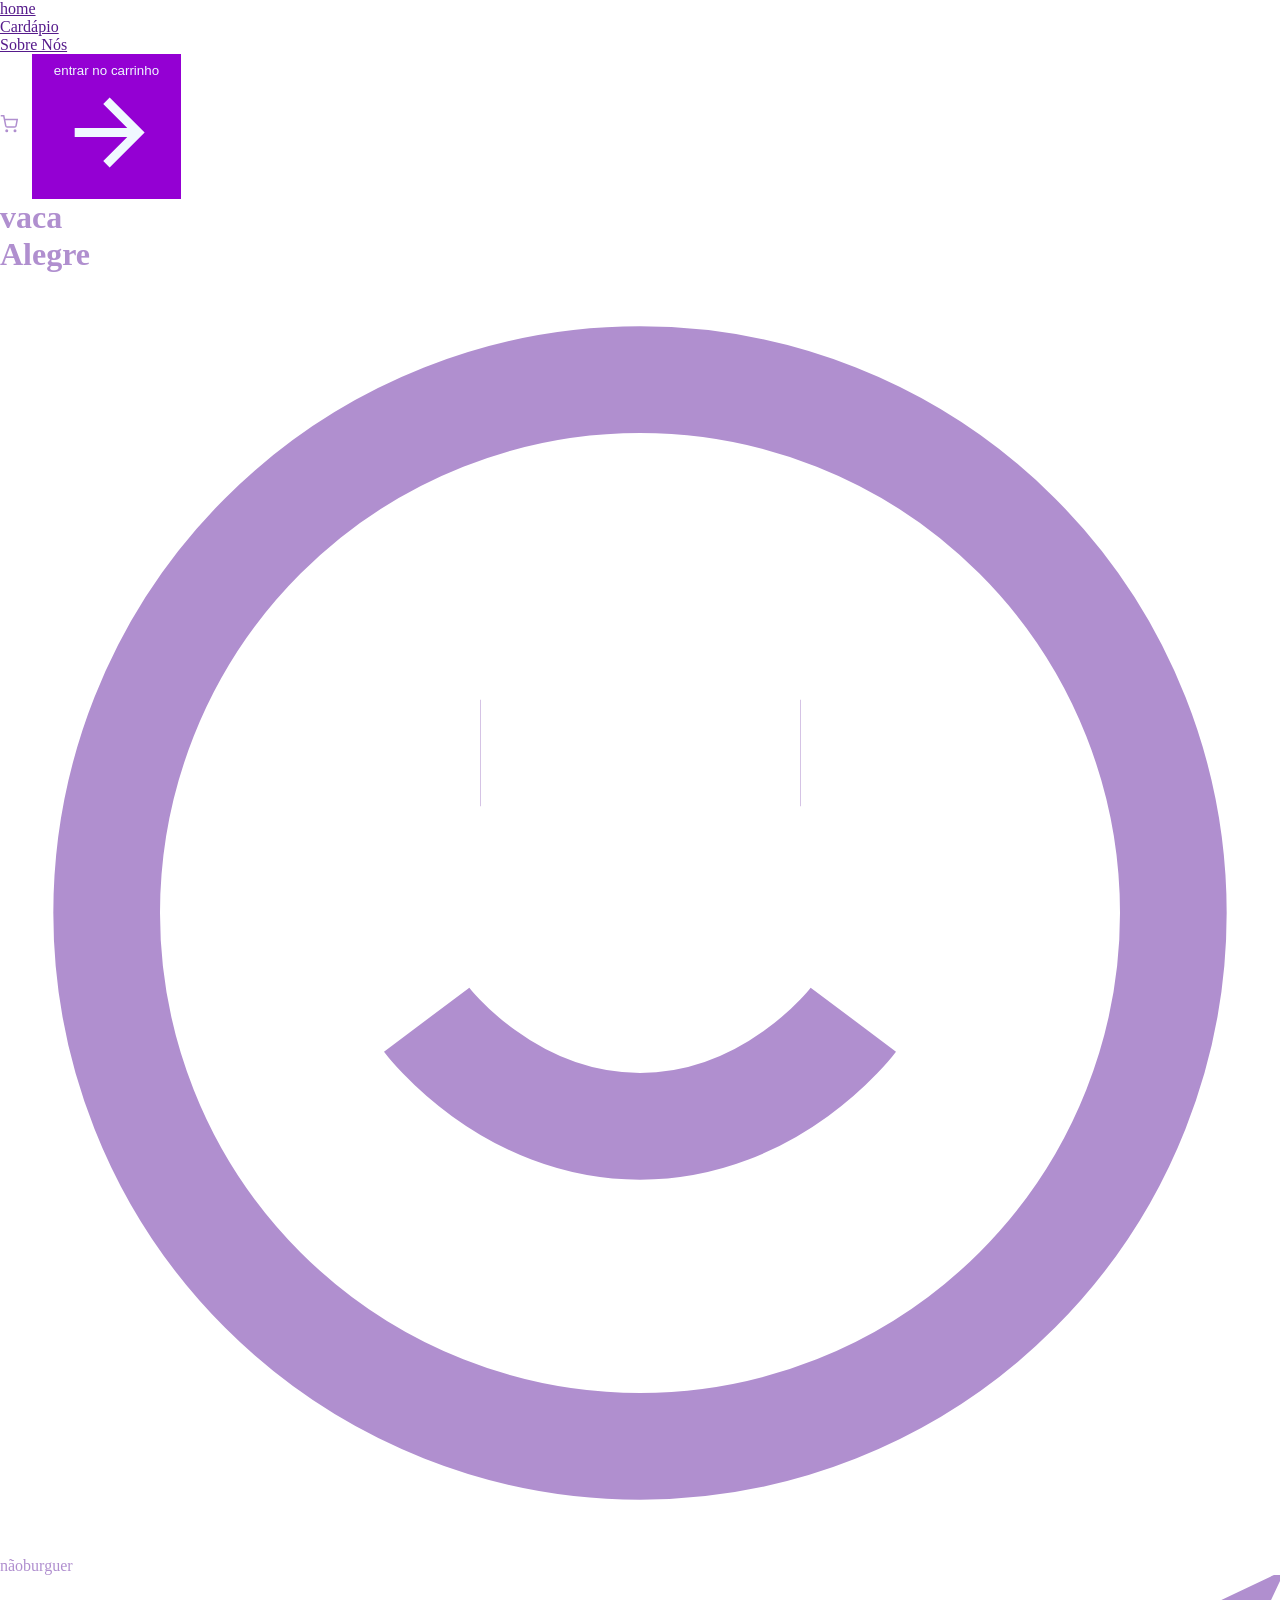
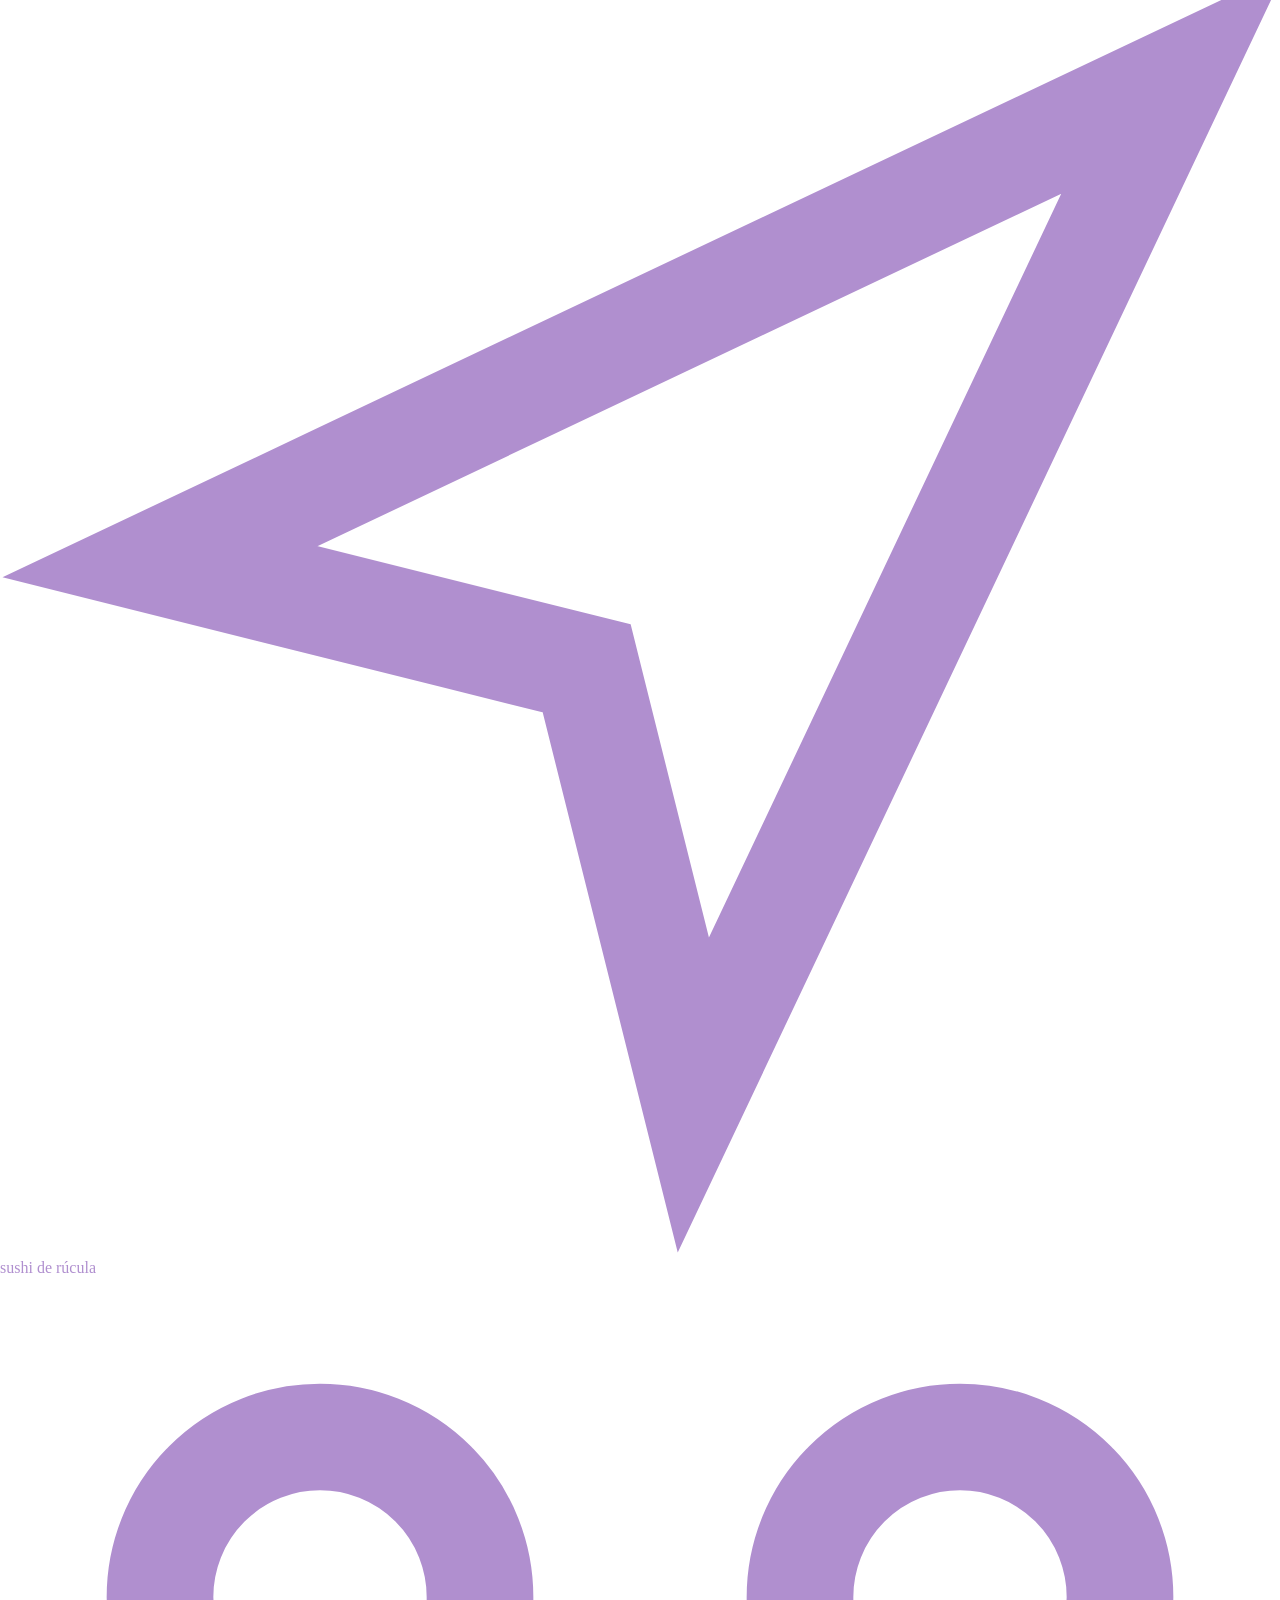
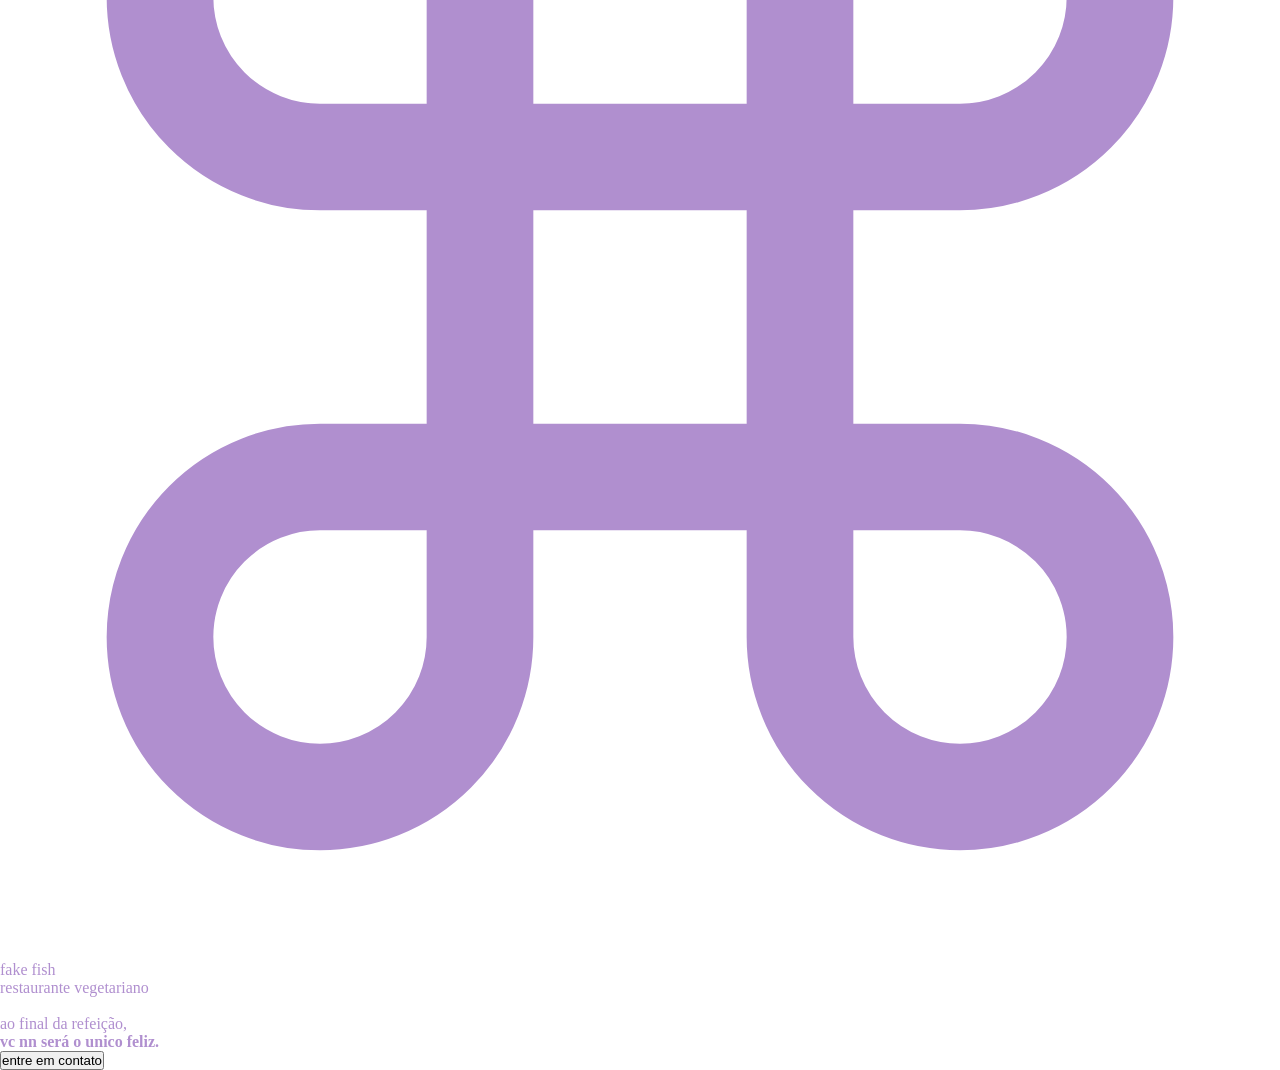
==== 1ex.html @ b2605609 "primeiro commit" ====
<!DOCTYPE html>
<html lang="en">
<head>
    <meta charset="UTF-8">
    <meta name="viewport" content="width=device-width, initial-scale=1.0">
    <title>Document</title>
    <link rel="stylesheet" href="style.css">
</head>
<body>
    <nav>
        <div class="nav_logo">
            <img src="imagens/vaca-alegre-marca.svg" alt="">
        </div>
        <ul class="nav_links">
            <li><a href="">home</a></li>
            <li><a href="">Cardápio</a></li>
            <li><a href="">Sobre Nós</a></li>
        </ul>

        <div class="nav_actions">
            <span class="nav_cart">
                <svg viewBox="0 0 24 24" fill="none" stroke="currentColor" stroke-width="2" width="18" height="18"><circle cx="9" cy="21" r="1"/><circle cx="20" cy="21" r="1"/><path d="M1 1h4l2.68 13.39a2 2 0 0 0 2 1.61h9.72a2 2 0 0 0 2-1.61L23 6H6"/></svg>
            </span>
            <button class="btn_entrar">
                entrar no carrinho
                <svg viewBox="0 0 24 24" fill="none" stroke="currentColor" stroke-width="2"><path d="M5 12h14M12 5l7 7-7 7"/></svg>
            </button>
        </div>
    </nav>
    <div class="hero">
        <div class="hero_topo">
            <div class="hero_text">
                <h1 class="hero_title">
                    vaca <br>
                    <span class="Alegre">Alegre</span>
                </h1>
            </div>
            <div class="hero_menu">
                <div class="hero_menu_item">
                    <svg viewBox="0 0 24 24" fill="none" stroke="currentColor" stroke-width="2"><circle cx="12" cy="12" r="10"/><path d="M8 14s1.5 2 4 2 4-2 4-2"/><line x1="9" y1="9" x2="9.01" y2="9"/><line x1="15" y1="9" x2="15.01" y2="9"/></svg>
                    nãoburguer
                </div>
                <div class="hero_menu_item">
                    <svg viewBox="0 0 24 24" fill="none" stroke="currentColor" stroke-width="2"><path d="M3 11l19-9-9 19-2-8-8-2z"/></svg>
                sushi de rúcula
                </div>
                <div class="hero_menu_item">
                    <svg viewBox="0 0 24 24" fill="none" stroke="currentColor" stroke-width="2"><path d="M18 3a3 3 0 0 0-3 3v12a3 3 0 0 0 3 3 3 3 0 0 0 3-3 3 3 0 0 0-3-3H6a3 3 0 0 0-3 3 3 3 0 0 0 3 3 3 3 0 0 0 3-3V6a3 3 0 0 0-3-3 3 3 0 0 0-3 3 3 3 0 0 0 3 3h12a3 3 0 0 0 3-3 3 3 0 0 0-3-3z"/></svg>

                    fake fish
                </div>
                <div class="hero_menu_item_active">
                    restaurante vegetariano
                </div>
            </div>
        </div>
        <div class="hero_baner">
            <img src="imagnes/espaco.png" alt="">
            <div class="hero_banner_content">
                <p>ao final da refeição, <br>
                   <strong> vc nn será o unico feliz.</strong>
                </p>
                <button class="btn_contato">
                    entre em contato
                </button>


            </div>
        </div>
    </div>
</body>
</html>
---- style.css ----
*{
    box-sizing: border-box;
    margin: 0;
    padding: 0;
}
body{
    background-color: white;
    color: rgb(176, 143, 207);
    overflow-x: hidden;
}
.nav{
    display: flex;
    align-items: center;
    justify-content: space-between;
    padding: 18px 48px ;
    position: fixed;
    background-color: rgb(243, 245, 245);
    top: 0;
    backdrop-filter: blur(12px);
    border-bottom: 2px solid rgba (108, 43, 255, 0.07 );
}
.nav_logo{
    display: flex;
    align-items: center;
    gap: 6px;
}
.nav-links{
    display: flex;
    gap: 32px;
}
.nav-links a{
    text-decoration: none;
    font-weight: bold;
    text-transform: uppercase;
    color: blueviolet;
}
.nav-links a:hover{
    color: darkorchid;
}
.nav_actions{
    display: flex;
    align-items: center;
    gap: 14px;   
}
nav_cart{
    color: slategrey;
    display: flex;
    align-items: center;
    gap: 4px;
}
.btn_entrar{
    background-color: darkviolet;
    color: aliceblue;
    border: none;
    padding: 9px 20px;
    cursor: pointer;
    gap: 6px;
    transform: background .2s, transformm .15s;
}
.btn_entrar:hover{
    background: purple;
    transform: translate(-1px);
}
.bttn_entrar svg{
    width: 14px; height: 14px;
}
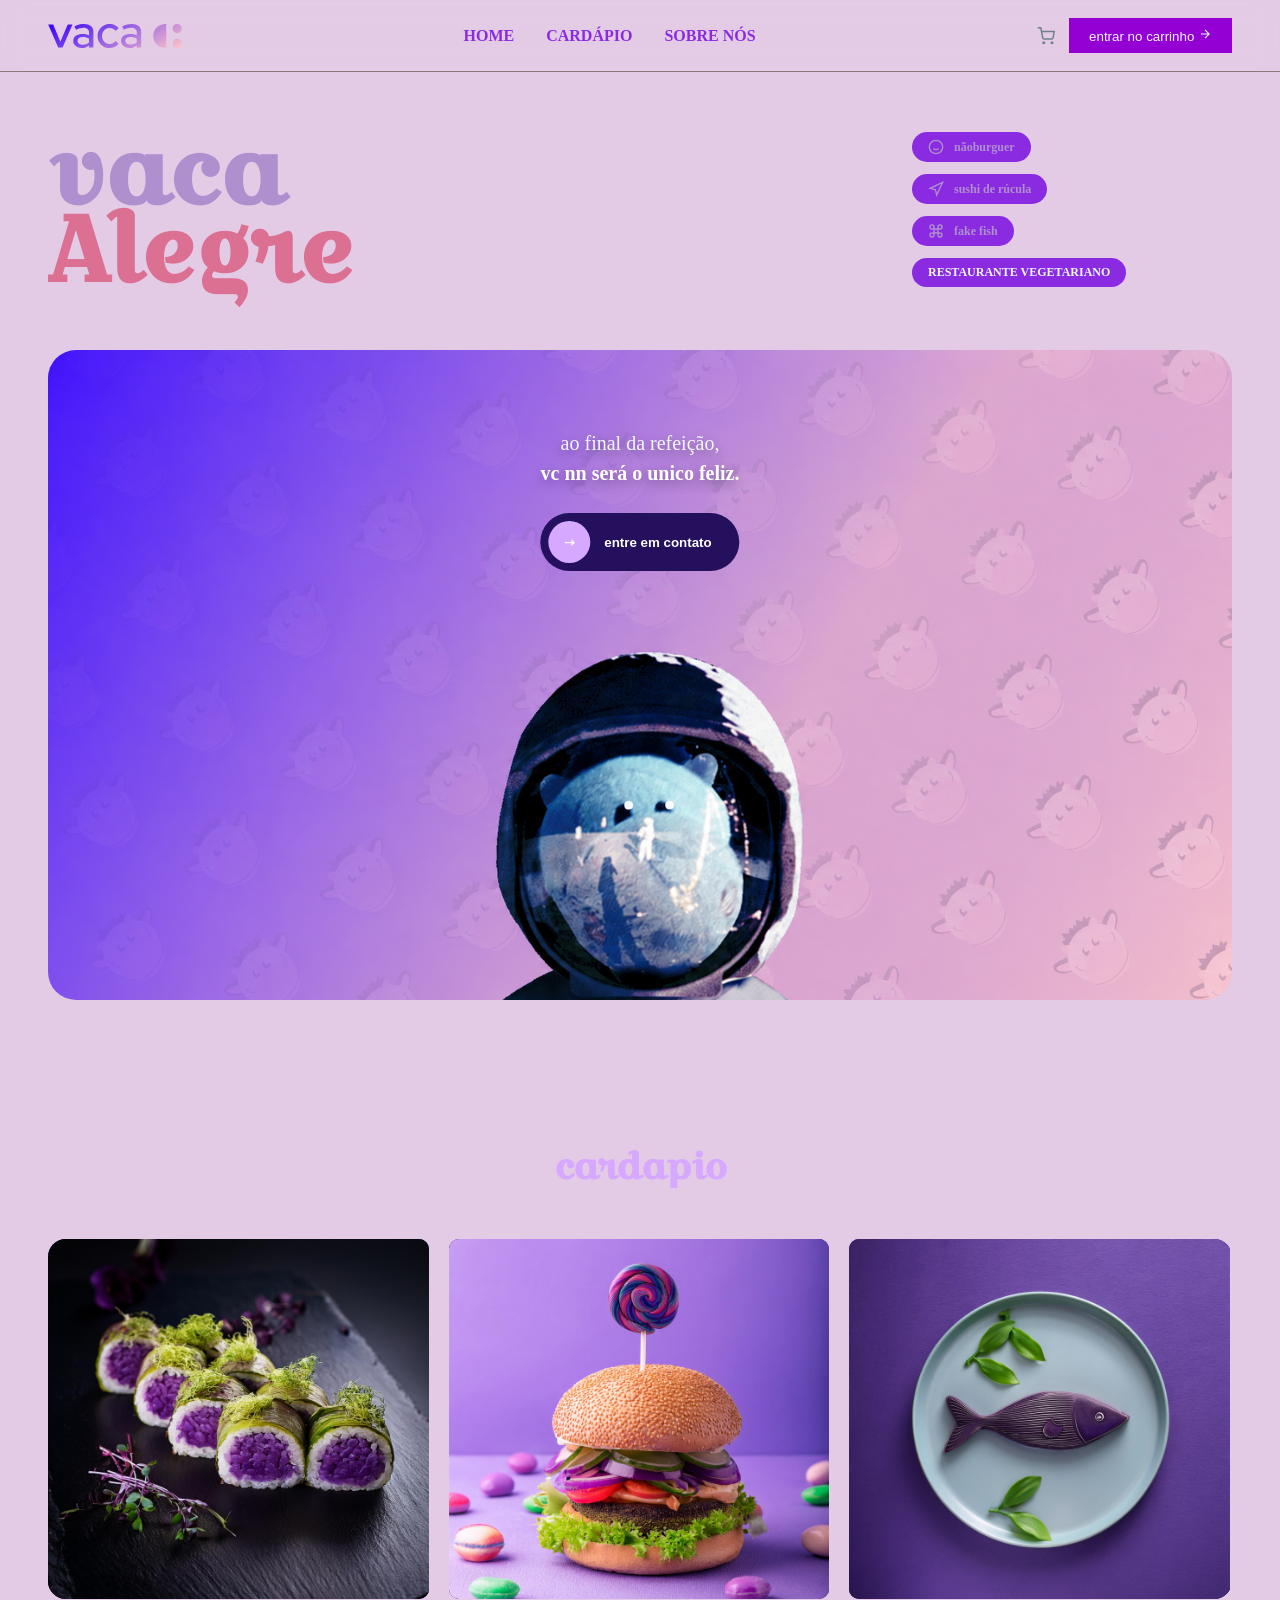
==== commit 6c32dd87: "30/06/26" ====
--- a/1ex.html
+++ b/1ex.html
@@ -1,15 +1,17 @@
 <!DOCTYPE html>
 <html lang="en">
+
 <head>
     <meta charset="UTF-8">
     <meta name="viewport" content="width=device-width, initial-scale=1.0">
     <title>Document</title>
     <link rel="stylesheet" href="style.css">
 </head>
+
 <body>
     <nav>
         <div class="nav_logo">
-            <img src="imagens/vaca-alegre-marca.svg" alt="">
+            <img src="vaca-alegre-marca.svg" alt="">
         </div>
         <ul class="nav_links">
             <li><a href="">home</a></li>
@@ -19,11 +21,17 @@
 
         <div class="nav_actions">
             <span class="nav_cart">
-                <svg viewBox="0 0 24 24" fill="none" stroke="currentColor" stroke-width="2" width="18" height="18"><circle cx="9" cy="21" r="1"/><circle cx="20" cy="21" r="1"/><path d="M1 1h4l2.68 13.39a2 2 0 0 0 2 1.61h9.72a2 2 0 0 0 2-1.61L23 6H6"/></svg>
+                <svg viewBox="0 0 24 24" fill="none" stroke="currentColor" stroke-width="2" width="18" height="18">
+                    <circle cx="9" cy="21" r="1" />
+                    <circle cx="20" cy="21" r="1" />
+                    <path d="M1 1h4l2.68 13.39a2 2 0 0 0 2 1.61h9.72a2 2 0 0 0 2-1.61L23 6H6" />
+                </svg>
             </span>
             <button class="btn_entrar">
                 entrar no carrinho
-                <svg viewBox="0 0 24 24" fill="none" stroke="currentColor" stroke-width="2"><path d="M5 12h14M12 5l7 7-7 7"/></svg>
+                <svg viewBox="0 0 24 24" fill="none" stroke="currentColor" stroke-width="2">
+                    <path d="M5 12h14M12 5l7 7-7 7" />
+                </svg>
             </button>
         </div>
     </nav>
@@ -32,41 +40,129 @@
             <div class="hero_text">
                 <h1 class="hero_title">
                     vaca <br>
-                    <span class="Alegre">Alegre</span>
+                    <span class="alegre">Alegre</span>
                 </h1>
             </div>
             <div class="hero_menu">
                 <div class="hero_menu_item">
-                    <svg viewBox="0 0 24 24" fill="none" stroke="currentColor" stroke-width="2"><circle cx="12" cy="12" r="10"/><path d="M8 14s1.5 2 4 2 4-2 4-2"/><line x1="9" y1="9" x2="9.01" y2="9"/><line x1="15" y1="9" x2="15.01" y2="9"/></svg>
+                    <svg viewBox="0 0 24 24" fill="none" stroke="currentColor" stroke-width="2">
+                        <circle cx="12" cy="12" r="10" />
+                        <path d="M8 14s1.5 2 4 2 4-2 4-2" />
+                        <line x1="9" y1="9" x2="9.01" y2="9" />
+                        <line x1="15" y1="9" x2="15.01" y2="9" />
+                    </svg>
                     nãoburguer
                 </div>
                 <div class="hero_menu_item">
-                    <svg viewBox="0 0 24 24" fill="none" stroke="currentColor" stroke-width="2"><path d="M3 11l19-9-9 19-2-8-8-2z"/></svg>
-                sushi de rúcula
+                    <svg viewBox="0 0 24 24" fill="none" stroke="currentColor" stroke-width="2">
+                        <path d="M3 11l19-9-9 19-2-8-8-2z" />
+                    </svg>
+                    sushi de rúcula
                 </div>
                 <div class="hero_menu_item">
-                    <svg viewBox="0 0 24 24" fill="none" stroke="currentColor" stroke-width="2"><path d="M18 3a3 3 0 0 0-3 3v12a3 3 0 0 0 3 3 3 3 0 0 0 3-3 3 3 0 0 0-3-3H6a3 3 0 0 0-3 3 3 3 0 0 0 3 3 3 3 0 0 0 3-3V6a3 3 0 0 0-3-3 3 3 0 0 0-3 3 3 3 0 0 0 3 3h12a3 3 0 0 0 3-3 3 3 0 0 0-3-3z"/></svg>
-
+                    <svg viewBox="0 0 24 24" fill="none" stroke="currentColor" stroke-width="2">
+                        <path
+                            d="M18 3a3 3 0 0 0-3 3v12a3 3 0 0 0 3 3 3 3 0 0 0 3-3 3 3 0 0 0-3-3H6a3 3 0 0 0-3 3 3 3 0 0 0 3 3 3 3 0 0 0 3-3V6a3 3 0 0 0-3-3 3 3 0 0 0-3 3 3 3 0 0 0 3 3h12a3 3 0 0 0 3-3 3 3 0 0 0-3-3z" />
+                    </svg>
                     fake fish
                 </div>
-                <div class="hero_menu_item_active">
+                <div class="hero_menu_item active">
                     restaurante vegetariano
                 </div>
             </div>
         </div>
-        <div class="hero_baner">
-            <img src="imagnes/espaco.png" alt="">
+        <div class="hero_banner">
+            <img src="espaco.png" alt="">
             <div class="hero_banner_content">
                 <p>ao final da refeição, <br>
-                   <strong> vc nn será o unico feliz.</strong>
+                    <strong> vc nn será o unico feliz.</strong>
                 </p>
                 <button class="btn_contato">
                     entre em contato
                 </button>
-
-
             </div>
         </div>
     </div>
+    <div class="cardapio">
+        <h2 class="cardapio-title">cardapio</h2>
+        
+        <div class="carousel-wrapper">
+            <div class="carousel-track-outer">
+            <div class="carousel-track" id="carouselTrack">
+                <!----------CAAAAAARDS------------>
+                <div class="card">
+                    <div class="card-img-placeholder">
+                        <img src="fotos/cardapio/sushi-de-rucula.jpg" alt=""
+                            style="width: 100%; height: 100%; object-fit: cover;">
+                    </div>
+                    <div class="card-info">
+                        <h3>sushi de rúcula</h3>
+                        <p>combinado especial de rolinhos veganos com ingredientes fresquíssimos</p>
+                        <p></p>
+                        <span class="card-tag">Acompanha: suco de laranja e amor</span>
+                    </div>
+                </div>
+                <div class="card featured">
+                    <div class="card-img-placeholder">
+                        <img src="fotos/cardapio/nao-burger.jpg" alt=""
+                            style="width: 100%; height: 100%; object-fit: cover;">
+                    </div>
+                    <div class="card-info">
+                        <h3>não burguer</h3>
+                        <p>Absurdamente saboroso hambúrguer de plantas de inspiração vegana</p>
+                        <p></p>
+                        <span class="card-tag">Acompanha: fritas, suco de laranja e amor</span>
+                    </div>
+                </div>
+
+                <div class="card">
+                    <div class="card-img-placeholder">
+                        <img src="fotos/cardapio/fake-fish.jpg" alt=""
+                            style="width: 100%; height: 100%; object-fit: cover;">
+                    </div>
+                    <div class="card-info">
+                        <h3>Fake fish</h3>
+                        <p>peixe bom e gostoso vc vai pedir para falar que não é peixe de verdade.</p>
+                        <p></p>
+                        <span class="card-tag">Acompanha: batata, suco de laranja e amor</span>
+                    </div>
+                </div>
+
+
+                <div class="card">
+                    <div class="card-img-placeholder">
+                        <img src="fotos/cardapio/escondidinho-veg.jpg" alt=""
+                            style="width: 100%; height: 100%; object-fit: cover;">
+                    </div>
+                    <div class="card-info">
+                        <h3>Escondidinho veg</h3>
+                        <p>um escondidinho de berinjela que combina com molho de tomate seco.</p>
+                        <p></p>
+                        <span class="card-tag">Acompanha: manjericão, suco de laranja e amor</span>
+                    </div>
+                </div>
+
+
+                <div class="card">
+                    <div class="card-img-placeholder">
+                        <img src="fotos/cardapio/quibeleza.jpg" alt=""
+                            style="width: 100%; height: 100%; object-fit: cover;">
+                    </div>
+                    <div class="card-info">
+                        <h3>quibeleza</h3>
+                        <p>quibe de beterraba crocante com frescor de hortelã</p>
+                        <p></p>
+                        <span class="card-tag">Acompanha: suco de frutas vermelhas e amor</span>
+                    </div>
+                </div>
+            </div>
+        </div>
+   
+    </div>
+    </div>
+
+
+
 </body>
+
 </html>
--- a/style.css
+++ b/style.css
@@ -1,34 +1,36 @@
+@import url('https://fonts.googleapis.com/css2?family=Croissant+One&display=swap');
 *{
     box-sizing: border-box;
     margin: 0;
     padding: 0;
 }
 body{
-    background-color: white;
+    background-color: rgb(228, 203, 229);
     color: rgb(176, 143, 207);
     overflow-x: hidden;
 }
-.nav{
+nav{
     display: flex;
     align-items: center;
     justify-content: space-between;
     padding: 18px 48px ;
-    position: fixed;
-    background-color: rgb(243, 245, 245);
+    position: sticky;
+    background-color: transparent;
     top: 0;
     backdrop-filter: blur(12px);
-    border-bottom: 2px solid rgba (108, 43, 255, 0.07 );
+    border-bottom: 1px solid rgb(138, 121, 121);
 }
 .nav_logo{
     display: flex;
     align-items: center;
     gap: 6px;
 }
-.nav-links{
+.nav_links{
     display: flex;
     gap: 32px;
-}
-.nav-links a{
+    list-style: none;
+}
+.nav_links a{
     text-decoration: none;
     font-weight: bold;
     text-transform: uppercase;
@@ -42,7 +44,7 @@
     align-items: center;
     gap: 14px;   
 }
-nav_cart{
+.nav_cart{
     color: slategrey;
     display: flex;
     align-items: center;
@@ -61,6 +63,178 @@
     background: purple;
     transform: translate(-1px);
 }
-.bttn_entrar svg{
+.btn_entrar svg{
     width: 14px; height: 14px;
+}
+.hero{
+    padding: 60px 48px;
+    position: relative;
+    display: flex;
+    flex-direction: column;
+    gap: 32px;
+}
+.hero_topo{
+    display: flex;
+    justify-content: space-between;
+    align-items: flex-start;
+    width: 100%;
+    margin-bottom: 30px;
+}
+.hero_text{
+    flex: 1;
+    min-width: 400px;
+}
+.hero_title{
+    font-family: "Croissant One", serif;
+    font-weight: bold;
+    font-size: 92px;
+    line-height: .85;
+    letter-spacing: -1px;
+
+}
+.hero_title .alegre{
+    color: palevioletred;
+}
+.hero_menu{
+    width: 320px;
+    display: flex;
+    flex-direction: column;
+    gap: 12px;
+    margin-left: auto;
+}
+.hero_menu_item{
+    display: flex;
+    align-items: center;
+    gap: 10px;
+    font-weight: bold;
+    background-color: blueviolet;
+    border-radius: 40px;
+    padding: 7px 16px;
+    width: fit-content;
+    cursor: pointer;
+    transition: background .2s;
+    font-size: 12px;
+}
+.hero_menu_item:hover{
+    background-color: purple;
+}
+.hero_menu_item svg{
+    width: 16px;
+    height: 16px;
+    flex-shrink: 0;
+}
+.hero_menu_item.active{
+    color: aliceblue;
+    text-transform: uppercase;
+    font-weight: bold;
+    background-color: blueviolet;
+}
+.hero_banner{
+    position: relative;
+    border-radius: 28px;
+    min-height: 300px;
+    overflow: hidden;
+}
+.hero_banner img{
+    width: 100%;
+    height: 650px;
+    object-fit: cover;
+    display: block;
+}
+.hero_banner_content{
+  position: absolute;
+  top: 12%;
+  left: 50%;
+  text-align: center;
+  transform: translateX(-50%);
+}
+.hero_banner_content p{
+    color: aliceblue;
+    margin-bottom: 25px;
+    font-size: 20px;
+    text-shadow: 0 4px 12px rgba(0, 0,0, .35);
+    line-height: 1.5;
+}
+.hero_banner_content p strong{
+    color: #fff;
+    font-weight: bold;
+}
+.btn_contato{
+    display: inline-flex;
+    align-items: center;
+    gap: 14px;
+    background-color: #24105c;
+    color: #fff;
+    border: none;
+    border-radius: 50px;
+    padding: 8px 28px 8px 8px;
+    font-weight: bold;
+    cursor: pointer;
+    transition: all .3s ease;
+}
+.btn_contato::before{
+    content: "➝";
+    width: 42px;
+    height: 42px;
+    background-color: #d7a8ff;
+    border-radius: 50%;
+    display: flex;
+    align-items: center;
+    justify-content: center;
+    transition: transform .4s ease;
+}
+.btn_contato:hover::before{
+    transform: translateX(10px);
+}
+.btn_contato:hover{
+    transform: translateY(-2px);
+}
+.cardapio{
+    padding: 80px 48px 60px;
+}
+.cardapio-title{
+    font-family: "Croissant One", serif;
+    font-weight: bold;
+    font-size: 36px;
+    text-align: center;
+    margin-bottom: 48px;
+    letter-spacing: -1px;
+    color: #d7a8ff;
+}
+.carousel-wrapper{
+    position: relative;
+}
+.carousel-track-outer{
+    overflow: hidden;
+    border-radius: 18px;
+}
+.carousel-track{
+    display: flex;
+    gap: 20px;
+}
+.card{
+    flex: 0 0 calc(33.333% - 14px);
+    border-radius: 10px;
+    overflow: hidden;
+    position: relative;
+    min-height: 360px;
+    display: flex;
+    flex-direction: column;
+    justify-content: flex-end;
+    transition: transform .25s;
+    background-color: #1a0a63;
+}
+.card:hover{
+    transform: translateY(-4px);
+}
+.card-img-placeholder{
+    position: absolute;
+    background: linear-gradient(160deg, ddd5ff 0%, #d7a8ff 100%);
+    display: flex;
+    align-items: center;
+    justify-content: center;
+    text-transform: uppercase;
+    color: #24105c;
+    inset: 0;
+    
 }
